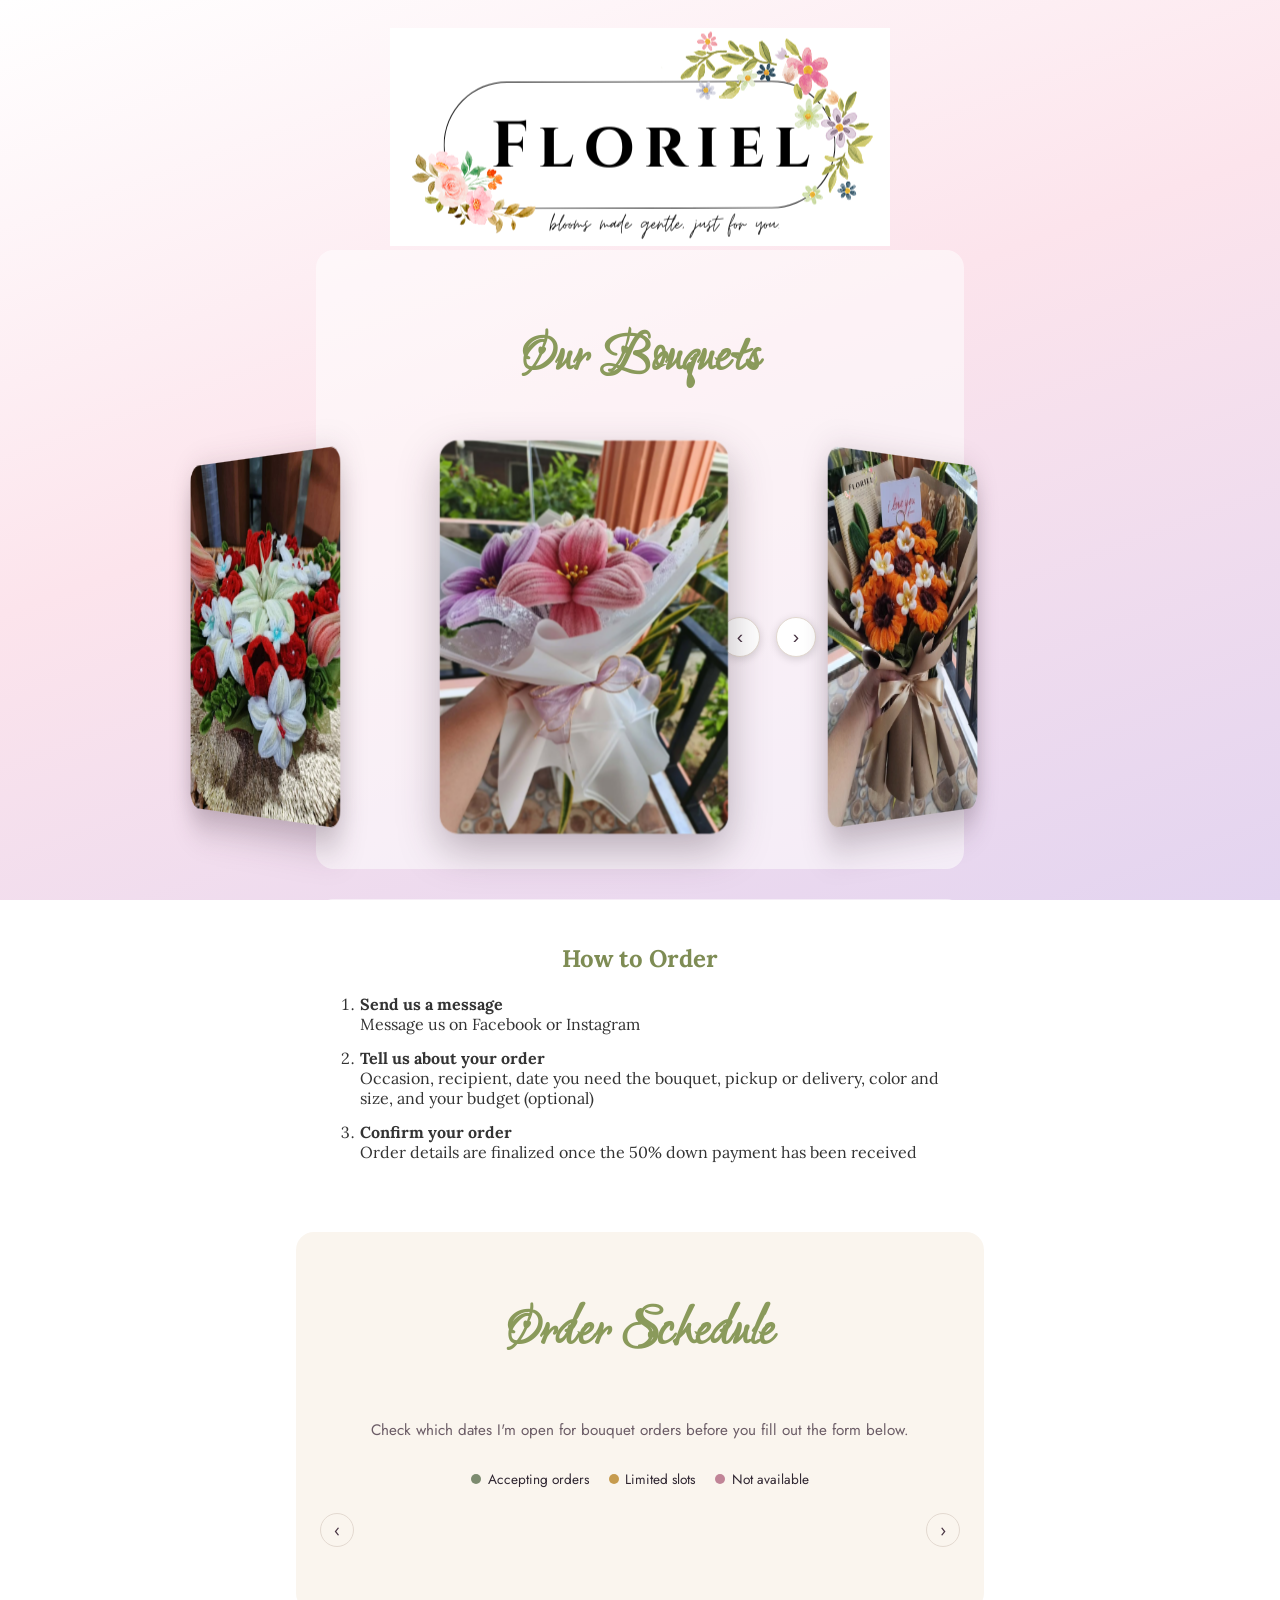
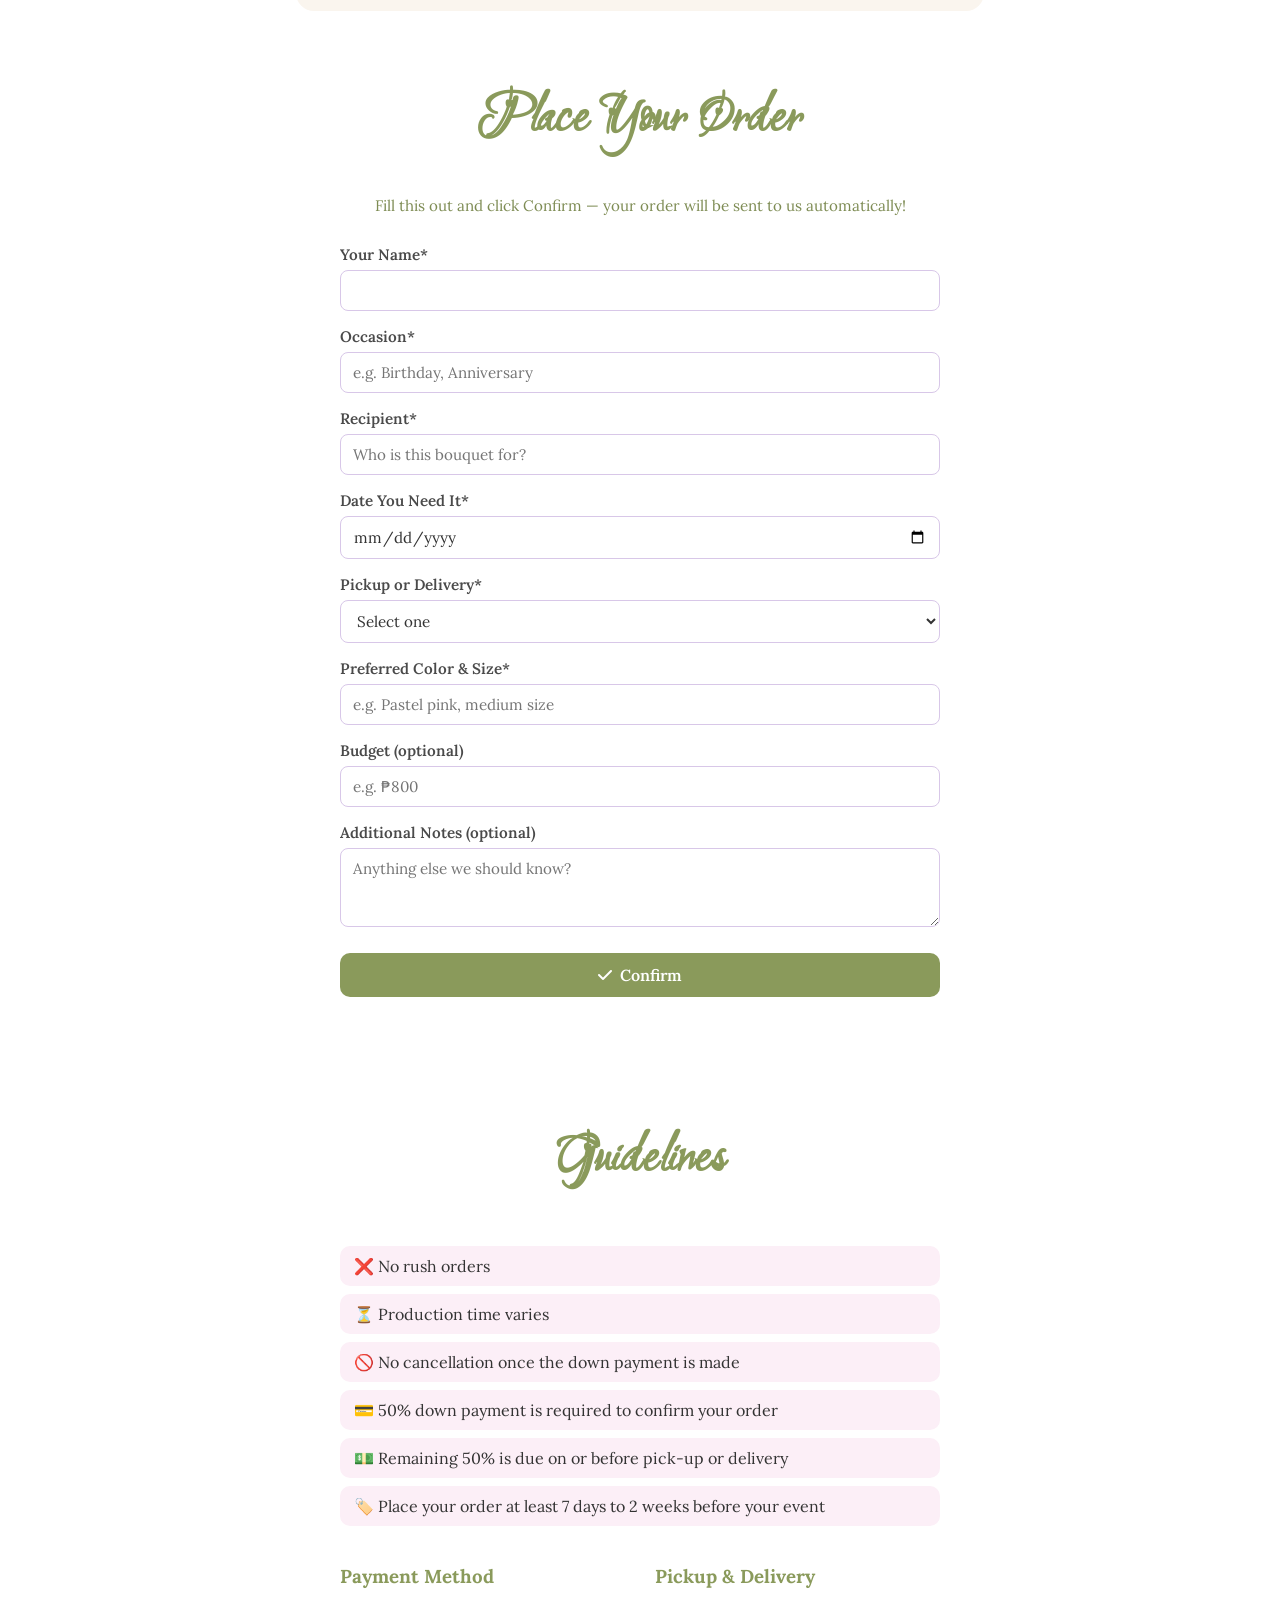
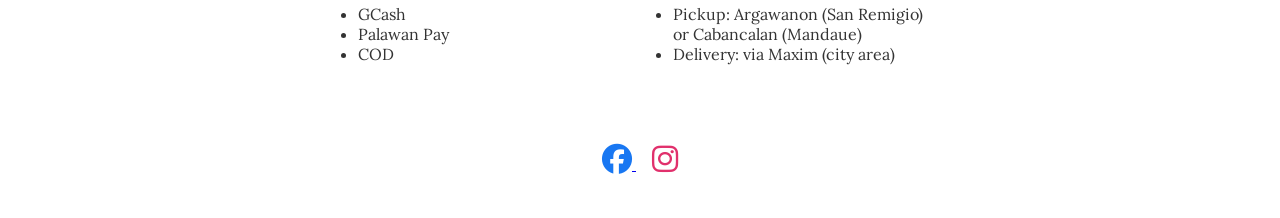
==== index.html @ 9b9b128c "Update index.html" ====
<!DOCTYPE html>
<html lang="en">
<head>
  <meta charset="UTF-8">
  <meta name="viewport" content="width=device-width, initial-scale=1.0">
  <title>Floriel | Handmade Wire-Wrapped Bouquets</title>
  <link rel="stylesheet" href="style.css">
  <link rel="preconnect" href="https://fonts.googleapis.com">
  <link href="https://fonts.googleapis.com/css2?family=Lora:wght@400;600&family=Love+Light&display=swap" rel="stylesheet">
  <link rel="stylesheet" href="https://cdnjs.cloudflare.com/ajax/libs/font-awesome/6.5.1/css/all.min.css">
  <link rel="stylesheet" href="schedule.css">
  <style>
    .roll-gallery {
      position: relative;
      display: flex;
      align-items: center;
      justify-content: center;
      padding: 2rem 0 3rem;
      gap: 1rem;
    }
    .roll-stage {
      perspective: 1600px;
      width: 240px;
      height: 320px;
    }
    .roll-ring {
      width: 100%;
      height: 100%;
      position: relative;
      transform-style: preserve-3d;
      transition: transform 0.7s cubic-bezier(0.4, 0.05, 0.2, 1);
    }
    .roll-face {
      position: absolute;
      width: 220px;
      height: 300px;
      left: 50%;
      top: 50%;
      margin: -150px 0 0 -110px;
      backface-visibility: hidden;
      border-radius: 14px;
      overflow: hidden;
      box-shadow: 0 12px 32px rgba(69, 49, 64, 0.35);
    }
    .roll-face .gallery-img {
      width: 100%;
      max-width: none;
      height: 100%;
      object-fit: cover;
      display: block;
      margin: 0;
      border-radius: 0;
      cursor: pointer;
    }
    .roll-btn {
      background: #fff;
      border: 1px solid #e3d9d0;
      color: #453140;
      width: 40px;
      height: 40px;
      border-radius: 50%;
      font-size: 1.2rem;
      cursor: pointer;
      box-shadow: 0 2px 8px rgba(0,0,0,0.15);
      flex-shrink: 0;
    }
    .roll-btn:hover { background: #ecd9de; }
    @media (max-width: 480px) {
      .roll-stage { width: 180px; height: 260px; }
      .roll-face { width: 160px; height: 240px; margin: -120px 0 0 -80px; }
    }
  </style>
</head>
<body>

  <header>
    <img src="Logo2.png" alt="Floriel logo">
    <h1 class="visually-hidden">Floriel | Handmade Wire-Wrapped Bouquets</h1>
  </header>

   <section class="bouquets">
    <h2 class="script-heading">Our Bouquets</h2>
    <div class="roll-gallery" id="rollGallery">
      <div class="roll-stage">
        <div class="roll-ring" id="rollRing">
          <div class="roll-face"><img src="bouquet1.jpg" alt="Floriel handmade wire-wrapped bouquet, design 1" class="gallery-img"></div>
          <div class="roll-face"><img src="bouquet2.jpg" alt="Floriel handmade wire-wrapped bouquet, design 2" class="gallery-img"></div>
          <div class="roll-face"><img src="bouquet3.jpg" alt="Floriel handmade wire-wrapped bouquet, design 3" class="gallery-img"></div>
          <div class="roll-face"><img src="bouquet4.jpg" alt="Floriel handmade wire-wrapped bouquet, design 4" class="gallery-img"></div>
          <div class="roll-face"><img src="bouquet5.jpg" alt="Floriel handmade wire-wrapped bouquet, design 5" class="gallery-img"></div>
          <div class="roll-face"><img src="bouquet6.jpg" alt="Floriel handmade wire-wrapped bouquet, design 6" class="gallery-img"></div>
          <div class="roll-face"><img src="bouquet7.jpg" alt="Floriel handmade wire-wrapped bouquet, design 7" class="gallery-img"></div>
          <div class="roll-face"><img src="bouquet8.jpg" alt="Floriel handmade wire-wrapped bouquet, design 8" class="gallery-img"></div>
        </div>
      </div>
      <button class="roll-btn roll-prev" id="rollPrev" aria-label="Previous bouquet">&#8249;</button>
      <button class="roll-btn roll-next" id="rollNext" aria-label="Next bouquet">&#8250;</button>
    </div>
  </section>
  
   <div class="lightbox" id="lightbox">
    <span class="lightbox-close" id="lightboxClose">&times;</span>
    <img src="" alt="Enlarged bouquet" id="lightboxImg">
  </div>

  <section>
    <h2>How to Order</h2>
    <ol>
      <li>
        <strong>Send us a message</strong><br>
        Message us on Facebook or Instagram
      </li>
      <li>
        <strong>Tell us about your order</strong><br>
        Occasion, recipient, date you need the bouquet, pickup or delivery, color and size, and your budget (optional)
      </li>
      <li>
        <strong>Confirm your order</strong><br>
        Order details are finalized once the 50% down payment has been received
      </li>
    </ol>
  </section>

  <section class="floriel-schedule" style="max-width:640px; margin:0 auto; padding-top:1rem;">
    <h2 class="script-heading" style="text-align:center;">Order Schedule</h2>
    <p class="fs-sub" style="text-align:center;">Check which dates I'm open for bouquet orders before you fill out the form below.</p>

    <div class="fs-legend" style="justify-content:center;">
      <span><span class="fs-dot open"></span> Accepting orders</span>
      <span><span class="fs-dot limited"></span> Limited slots</span>
      <span><span class="fs-dot closed"></span> Not available</span>
    </div>

    <div class="fs-nav">
      <button id="fs-prev" aria-label="Previous month">&#8249;</button>
      <h2 id="fs-month-label"></h2>
      <button id="fs-next" aria-label="Next month">&#8250;</button>
    </div>

    <div class="fs-grid" id="fs-grid"></div>
  </section>

  <section class="order-form-section">
    <h2 class="script-heading">Place Your Order</h2>
    <p class="form-subtext">Fill this out and click Confirm — your order will be sent to us automatically!</p>
    <div id="orderSuccess" class="order-success" hidden>
      ✅ Your order was sent! We'll get back to you soon.
    </div>
    <form id="orderForm">
      <label for="customerName">Your Name*</label>
      <input type="text" id="customerName" name="customerName" required>

      <label for="occasion">Occasion*</label>
      <input type="text" id="occasion" name="occasion" placeholder="e.g. Birthday, Anniversary" required>

      <label for="recipient">Recipient*</label>
      <input type="text" id="recipient" name="recipient" placeholder="Who is this bouquet for?" required>

      <label for="dateNeeded">Date You Need It*</label>
      <input type="date" id="dateNeeded" name="dateNeeded" required>

      <label for="fulfillment">Pickup or Delivery*</label>
      <select id="fulfillment" name="fulfillment" required>
        <option value="" disabled selected>Select one</option>
        <option value="Pickup - Argawanon (San Remigio)">Pickup - Argawanon (San Remigio)</option>
        <option value="Pickup - Cabancalan (Mandaue)">Pickup - Cabancalan (Mandaue)</option>
        <option value="Delivery via Maxim (city area)">Delivery via Maxim (city area)</option>
      </select>

      <label for="colorSize">Preferred Color &amp; Size*</label>
      <input type="text" id="colorSize" name="colorSize" placeholder="e.g. Pastel pink, medium size" required>

      <label for="budget">Budget (optional)</label>
      <input type="text" id="budget" name="budget" placeholder="e.g. ₱800">

      <label for="notes">Additional Notes (optional)</label>
      <textarea id="notes" name="notes" rows="3" placeholder="Anything else we should know?"></textarea>

      <button type="submit" class="order-submit-btn" id="orderSubmitBtn">
        <i class="fa-solid fa-check"></i> Confirm
      </button>
    </form>
  </section>

  <section>
    <h2 class="script-heading">Guidelines</h2>
    <ul class="guidelines-list">
      <li>❌ No rush orders</li>
      <li>⏳ Production time varies</li>
      <li>🚫 No cancellation once the down payment is made</li>
      <li>💳 50% down payment is required to confirm your order</li>
      <li>💵 Remaining 50% is due on or before pick-up or delivery</li>
      <li>🏷️ Place your order at least 7 days to 2 weeks before your event</li>
    </ul>

    <div class="guidelines-columns">
      <div>
        <h3>Payment Method</h3>
        <ul>
          <li>GCash</li>
          <li>Palawan Pay</li>
          <li>COD</li>
        </ul>
      </div>
      <div>
        <h3>Pickup &amp; Delivery</h3>
        <ul>
          <li>Pickup: Argawanon (San Remigio) or Cabancalan (Mandaue)</li>
          <li>Delivery: via Maxim (city area)</li>
        </ul>
      </div>
    </div>
  </section>

  <footer>
    <p>
      <a href="https://www.facebook.com/profile.php?id=61588681775659" target="_blank" rel="noopener" aria-label="Floriel on Facebook">
        <i class="fa-brands fa-facebook" style="font-size: 30px; color: #1877F2;"></i>
      </a>
      &nbsp;&nbsp;&nbsp;
      <a href="https://www.instagram.com/by_floriel" target="_blank" rel="noopener" aria-label="Floriel on Instagram">
        <i class="fa-brands fa-instagram" style="font-size: 30px; color: #E1306C;"></i>
      </a>
    </p>
  </footer>

  <script src="https://www.gstatic.com/firebasejs/10.12.2/firebase-app-compat.js"></script>
  <script src="https://www.gstatic.com/firebasejs/10.12.2/firebase-firestore-compat.js"></script>
  <script>
    const firebaseConfig = {
      apiKey: "AIzaSyCzUZN7ktV91FALf7G2q9E1niGeGHumB6I",
      authDomain: "floriel-e8e1e.firebaseapp.com",
      projectId: "floriel-e8e1e",
      storageBucket: "floriel-e8e1e.firebasestorage.app",
      messagingSenderId: "560946180317",
      appId: "1:560946180317:web:c6fa2e2a98fcc219206b34"
    };
    firebase.initializeApp(firebaseConfig);
    const fsDb = firebase.firestore();

    let fsScheduleData = {};
    let fsCurrent = new Date();
    fsCurrent.setDate(1);

    const fsMonthLabel = document.getElementById('fs-month-label');
    const fsGrid = document.getElementById('fs-grid');
    const fsDows = ['S','M','T','W','T','F','S'];

    function fsFmtKey(y, m, d) {
      return `${y}-${String(m+1).padStart(2,'0')}-${String(d).padStart(2,'0')}`;
    }

    function fsRender() {
      const y = fsCurrent.getFullYear();
      const m = fsCurrent.getMonth();
      fsMonthLabel.textContent = fsCurrent.toLocaleDateString('en-US', { month: 'long', year: 'numeric' });

      fsGrid.innerHTML = '';
      fsDows.forEach(d => {
        const el = document.createElement('div');
        el.className = 'fs-dow';
        el.textContent = d;
        fsGrid.appendChild(el);
      });

      const firstDow = new Date(y, m, 1).getDay();
      const daysInMonth = new Date(y, m + 1, 0).getDate();
      const todayKey = fsFmtKey(new Date().getFullYear(), new Date().getMonth(), new Date().getDate());

      for (let i = 0; i < firstDow; i++) {
        const el = document.createElement('div');
        el.className = 'fs-day empty';
        fsGrid.appendChild(el);
      }

      for (let d = 1; d <= daysInMonth; d++) {
        const key = fsFmtKey(y, m, d);
        const status = fsScheduleData[key];
        const el = document.createElement('div');
        el.className = 'fs-day' + (status ? ' ' + status : '') + (key === todayKey ? ' today' : '');
        el.textContent = d;
        fsGrid.appendChild(el);
      }
    }

    fsDb.collection('availability').doc('data').get().then(doc => {
      fsScheduleData = doc.exists ? doc.data() : {};
      fsRender();
    }).catch(err => {
      console.error('Could not load schedule:', err);
      fsRender();
    });

    document.getElementById('fs-prev').addEventListener('click', () => {
      fsCurrent.setMonth(fsCurrent.getMonth() - 1);
      fsRender();
    });
    document.getElementById('fs-next').addEventListener('click', () => {
      fsCurrent.setMonth(fsCurrent.getMonth() + 1);
      fsRender();
    });
  </script>

  <script>
    // Roll/roller 3D gallery
    const rollRing = document.getElementById('rollRing');
    const rollFaces = rollRing.querySelectorAll('.roll-face');
    const faceCount = rollFaces.length;
    const angleStep = 360 / faceCount;
    const radius = 380;

    rollFaces.forEach((face, i) => {
      face.style.transform = `rotateY(${i * angleStep}deg) translateZ(${radius}px)`;
    });

    let rollAngle = 0;
    function rollTo(deltaSteps) {
      rollAngle -= deltaSteps * angleStep;
      rollRing.style.transform = `rotateY(${rollAngle}deg)`;
    }

    document.getElementById('rollNext').addEventListener('click', () => { rollTo(1); resetAutoRoll(); });
    document.getElementById('rollPrev').addEventListener('click', () => { rollTo(-1); resetAutoRoll(); });

    // drag/swipe to rotate
    const rollGallery = document.getElementById('rollGallery');
    let dragStartX = null;
    let dragStartAngle = 0;

    function dragStart(x) {
      dragStartX = x;
      dragStartAngle = rollAngle;
      rollRing.style.transition = 'none';
    }
    function dragMove(x) {
      if (dragStartX === null) return;
      const delta = x - dragStartX;
      rollRing.style.transform = `rotateY(${dragStartAngle + delta * 0.4}deg)`;
    }
    function dragEnd(x) {
      if (dragStartX === null) return;
      const delta = x - dragStartX;
      rollRing.style.transition = '';
      rollAngle = dragStartAngle + delta * 0.4;
      // snap to nearest face
      rollAngle = Math.round(rollAngle / angleStep) * angleStep;
      rollRing.style.transform = `rotateY(${rollAngle}deg)`;
      dragStartX = null;
      resetAutoRoll();
    }

    rollGallery.addEventListener('mousedown', e => dragStart(e.clientX));
    window.addEventListener('mousemove', e => dragMove(e.clientX));
    window.addEventListener('mouseup', e => dragEnd(e.clientX));
    rollGallery.addEventListener('touchstart', e => dragStart(e.touches[0].clientX));
    rollGallery.addEventListener('touchmove', e => dragMove(e.touches[0].clientX));
    rollGallery.addEventListener('touchend', e => dragEnd(e.changedTouches[0].clientX));

    // gentle auto-roll, pauses on interaction
    let autoRollTimer = setInterval(() => rollTo(1), 4000);
    function resetAutoRoll() {
      clearInterval(autoRollTimer);
      autoRollTimer = setInterval(() => rollTo(1), 4000);
    }
    rollGallery.addEventListener('mouseenter', () => clearInterval(autoRollTimer));
    rollGallery.addEventListener('mouseleave', resetAutoRoll);
  </script>

  <script>
    const galleryImgs = document.querySelectorAll('.gallery-img');
    const lightbox = document.getElementById('lightbox');
    const lightboxImg = document.getElementById('lightboxImg');
    const lightboxClose = document.getElementById('lightboxClose');

    function openLightbox(src, alt) {
      lightboxImg.src = src;
      lightboxImg.alt = alt;
      lightbox.classList.add('active');
    }

    function closeLightbox() {
      lightbox.classList.remove('active');
      lightboxImg.src = '';
    }

    galleryImgs.forEach(img => {
      img.addEventListener('click', () => openLightbox(img.src, img.alt));
    });

    lightboxClose.addEventListener('click', closeLightbox);

    lightbox.addEventListener('click', (e) => {
      if (e.target === lightbox) closeLightbox();
    });

    document.addEventListener('keydown', (e) => {
      if (e.key === 'Escape' && lightbox.classList.contains('active')) {
        closeLightbox();
      }
    });

    // Order form -> sent automatically via Formspree, no extra tap needed
    const orderForm = document.getElementById('orderForm');
    const orderSubmitBtn = document.getElementById('orderSubmitBtn');
    const orderSuccess = document.getElementById('orderSuccess');
    const FORMSPREE_ENDPOINT = 'https://formspree.io/f/maewwypo';

    orderForm.addEventListener('submit', async (e) => {
      e.preventDefault();

      orderSubmitBtn.disabled = true;
      orderSubmitBtn.textContent = 'Sending...';

      const formData = new FormData(orderForm);

      try {
        const response = await fetch(FORMSPREE_ENDPOINT, {
          method: 'POST',
          body: formData,
          headers: { 'Accept': 'application/json' }
        });

        if (response.ok) {
          orderSubmitBtn.disabled = true;
          orderSubmitBtn.innerHTML = '<i class="fa-solid fa-check"></i> Sent!';
          orderSubmitBtn.classList.add('order-submit-btn-sent');
          orderForm.querySelectorAll('input, select, textarea').forEach(el => el.disabled = true);
          orderSuccess.hidden = false;
        } else {
          throw new Error('Submission failed');
        }
      } catch (err) {
        alert("Sorry, something went wrong sending your order. Please try again, or message us directly on Facebook.");
        orderSubmitBtn.disabled = false;
        orderSubmitBtn.innerHTML = '<i class="fa-solid fa-check"></i> Confirm';
      }
    });
  </script>

</body>
</html>
---- style.css ----
body {
  background: linear-gradient(160deg, #FFFFFF 0%, #FCE4EC 45%, #E3D4F0 100%);
  background-attachment: fixed;
  color: #333;
  font-family: 'Lora', serif;
  text-align: center;
  padding: 20px;
}

h1 {
  color: #D8C7E8;
  font-family: 'Lora', serif;
  margin: 10px 0 0;
}

header img {
  max-width: 500px;
  width: 100%;
  height: auto;
  border-radius: 0;
}

.visually-hidden {
  position: absolute;
  width: 1px;
  height: 1px;
  padding: 0;
  margin: -1px;
  overflow: hidden;
  clip: rect(0, 0, 0, 0);
  white-space: nowrap;
  border: 0;
}

section {
  max-width: 600px;
  margin: 0 auto 30px;
  background: rgba(255, 255, 255, 0.55);
  border-radius: 18px;
  padding: 24px;
}

section h2 {
  color: #7E8C54;
}

.script-heading {
  font-family: 'Love Light', cursive;
  font-size: 3.5em;
  color: #8A9A5B;
}

section img {
  max-width: 200px;
  width: 100%;
  height: auto;
  margin: 10px;
  border-radius: 10px;
}

.gallery {
  display: flex;
  flex-wrap: wrap;
  justify-content: center;
  align-items: flex-start;
}

.gallery-img {
  cursor: pointer;
  transition: transform 0.2s ease;
}

.gallery-img:hover {
  transform: scale(1.05);
}

.lightbox {
  display: none;
  position: fixed;
  top: 0;
  left: 0;
  width: 100%;
  height: 100%;
  background: rgba(0, 0, 0, 0.85);
  align-items: center;
  justify-content: center;
  z-index: 1000;
  cursor: zoom-out;
}

.lightbox.active {
  display: flex;
}

.lightbox img {
  max-width: 90%;
  max-height: 85vh;
  border-radius: 10px;
  margin: 0;
}

.lightbox-close {
  position: absolute;
  top: 20px;
  right: 30px;
  color: #FFFFFF;
  font-size: 40px;
  cursor: pointer;
  line-height: 1;
}

section ol {
  text-align: left;
  padding-left: 20px;
}

section ol li {
  margin-bottom: 14px;
}

.guidelines-list {
  list-style: none;
  padding: 0;
  text-align: left;
}

.guidelines-list li {
  background-color: #FCEFF7;
  border-radius: 10px;
  padding: 10px 14px;
  margin-bottom: 8px;
}

.guidelines-columns {
  display: flex;
  flex-wrap: wrap;
  align-items: flex-start;
  justify-content: center;
  gap: 30px;
  margin-top: 20px;
  text-align: left;
}

.guidelines-columns > div {
  flex: 1;
  min-width: 200px;
}

.guidelines-columns h3 {
  color: #8A9A5B;
  margin-bottom: 6px;
}

.guidelines-columns ul {
  padding-left: 18px;
}

footer {
  margin-top: 40px;
  color: #7E8C54;
}

.order-form-section {
  text-align: left;
}

.order-form-section .script-heading {
  text-align: center;
}

.form-subtext {
  text-align: center;
  color: #7E8C54;
  margin-top: -10px;
  margin-bottom: 20px;
  font-size: 0.95em;
}

#orderForm {
  display: flex;
  flex-direction: column;
  gap: 6px;
}

#orderForm label {
  font-weight: 600;
  color: #4a4a4a;
  margin-top: 10px;
  font-size: 0.95em;
}

#orderForm input,
#orderForm select,
#orderForm textarea {
  font-family: 'Lora', serif;
  padding: 10px 12px;
  border: 1px solid #D8C7E8;
  border-radius: 8px;
  background-color: #FFFFFF;
  color: #333;
  font-size: 0.95em;
}

#orderForm input:focus,
#orderForm select:focus,
#orderForm textarea:focus {
  outline: none;
  border-color: #8A9A5B;
}

#orderForm textarea {
  resize: vertical;
}

.order-submit-btn {
  margin-top: 20px;
  padding: 12px 20px;
  background-color: #8A9A5B;
  color: #FFFFFF;
  border: none;
  border-radius: 10px;
  font-family: 'Lora', serif;
  font-size: 1em;
  font-weight: 600;
  cursor: pointer;
  transition: background-color 0.2s ease;
  display: flex;
  align-items: center;
  justify-content: center;
  gap: 8px;
}

.order-submit-btn:hover {
  background-color: #7E8C54;
}

.order-submit-btn:disabled {
  cursor: not-allowed;
  opacity: 0.85;
}

.order-submit-btn-sent {
  background-color: #4a5a2e;
}

.order-success {
  text-align: center;
  background-color: #EAF1DD;
  color: #4a5a2e;
  border-radius: 10px;
  padding: 16px;
  margin-bottom: 16px;
  font-weight: 600;
}

@media (max-width: 480px) {
  body {
    padding: 12px;
  }

  .script-heading {
    font-size: 2.5em;
  }

  section img {
    max-width: 45%;
    margin: 6px;
  }

  .guidelines-columns {
    gap: 16px;
  }
}
---- schedule.css ----
@import url('https://fonts.googleapis.com/css2?family=Cormorant+Garamond:ital,wght@0,500;0,600;1,500&family=Jost:wght@400;500;600&display=swap');

:root {
  --cream: #faf5ee;
  --rose: #c08497;
  --rose-soft: #ecd9de;
  --sage: #7c8b6f;
  --sage-soft: #dde3d5;
  --gold: #c69b4e;
  --gold-soft: #f0e2c4;
  --plum: #453140;
  --ink: #2e2530;
  --line: #e3d9d0;
}

.floriel-schedule * { box-sizing: border-box; }

.floriel-schedule {
  background: var(--cream);
  color: var(--ink);
  font-family: 'Jost', sans-serif;
  max-width: 640px;
  margin: 0 auto;
  padding: 2.5rem 1.5rem 3rem;
}

.floriel-schedule h1 {
  font-family: 'Cormorant Garamond', serif;
  font-weight: 600;
  font-size: 2.4rem;
  color: var(--plum);
  margin: 0 0 0.25rem;
  letter-spacing: 0.01em;
}

.floriel-schedule .fs-sub {
  font-size: 0.95rem;
  color: #6b5c66;
  margin-bottom: 1.75rem;
}

.fs-legend {
  display: flex;
  gap: 1.25rem;
  flex-wrap: wrap;
  margin-bottom: 1.5rem;
  font-size: 0.85rem;
}

.fs-legend span {
  display: inline-flex;
  align-items: center;
  gap: 0.4rem;
}

.fs-dot {
  width: 10px;
  height: 10px;
  border-radius: 50%;
  display: inline-block;
}

.fs-dot.open { background: var(--sage); }
.fs-dot.limited { background: var(--gold); }
.fs-dot.closed { background: var(--rose); }

.fs-nav {
  display: flex;
  align-items: center;
  justify-content: space-between;
  margin-bottom: 1rem;
}

.fs-nav button {
  background: none;
  border: 1px solid var(--line);
  color: var(--plum);
  font-family: 'Jost', sans-serif;
  font-size: 1.1rem;
  width: 34px;
  height: 34px;
  border-radius: 50%;
  cursor: pointer;
  transition: background 0.15s ease;
}

.fs-nav button:hover { background: var(--rose-soft); }

.fs-nav h2 {
  font-family: 'Cormorant Garamond', serif;
  font-weight: 600;
  font-size: 1.5rem;
  margin: 0;
  color: var(--plum);
}

.fs-grid {
  display: grid;
  grid-template-columns: repeat(7, 1fr);
  gap: 6px;
}

.fs-dow {
  text-align: center;
  font-size: 0.72rem;
  letter-spacing: 0.08em;
  text-transform: uppercase;
  color: #9a8a93;
  padding-bottom: 0.4rem;
}

.fs-day {
  aspect-ratio: 1;
  border-radius: 10px;
  border: 1px solid var(--line);
  background: #fff;
  display: flex;
  align-items: center;
  justify-content: center;
  font-size: 0.9rem;
  position: relative;
  color: var(--ink);
}

.fs-day.empty { border: none; background: transparent; }

.fs-day.open { background: var(--sage-soft); border-color: var(--sage); }
.fs-day.limited { background: var(--gold-soft); border-color: var(--gold); }
.fs-day.closed { background: var(--rose-soft); border-color: var(--rose); color: #8a5c68; }

.fs-day.today { box-shadow: 0 0 0 2px var(--plum) inset; font-weight: 600; }

.fs-note {
  margin-top: 1.75rem;
  font-size: 0.85rem;
  color: #6b5c66;
  border-top: 1px solid var(--line);
  padding-top: 1rem;
}

/* Admin-only additions */
.fs-day.clickable { cursor: pointer; transition: transform 0.1s ease; }
.fs-day.clickable:hover { transform: translateY(-2px); }

.fs-admin-bar {
  display: flex;
  justify-content: space-between;
  align-items: center;
  margin-bottom: 1.25rem;
  gap: 1rem;
  flex-wrap: wrap;
}

.fs-save {
  background: var(--plum);
  color: #fff;
  border: none;
  padding: 0.6rem 1.2rem;
  border-radius: 999px;
  font-family: 'Jost', sans-serif;
  font-size: 0.9rem;
  cursor: pointer;
}

.fs-save:hover { background: var(--rose); }
.fs-save:disabled { opacity: 0.5; cursor: default; }

.fs-status-msg {
  font-size: 0.85rem;
  color: var(--sage);
  min-height: 1.2em;
}

.fs-login {
  max-width: 320px;
  margin: 4rem auto;
  text-align: center;
}

.fs-login input {
  width: 100%;
  padding: 0.65rem 0.9rem;
  margin-top: 0.75rem;
  border: 1px solid var(--line);
  border-radius: 8px;
  font-family: 'Jost', sans-serif;
  font-size: 0.95rem;
}

.fs-login button {
  margin-top: 1rem;
  width: 100%;
  background: var(--plum);
  color: #fff;
  border: none;
  padding: 0.7rem;
  border-radius: 8px;
  font-family: 'Jost', sans-serif;
  font-size: 0.95rem;
  cursor: pointer;
}

.fs-login .fs-error {
  color: var(--rose);
  font-size: 0.85rem;
  margin-top: 0.6rem;
  min-height: 1.2em;
}
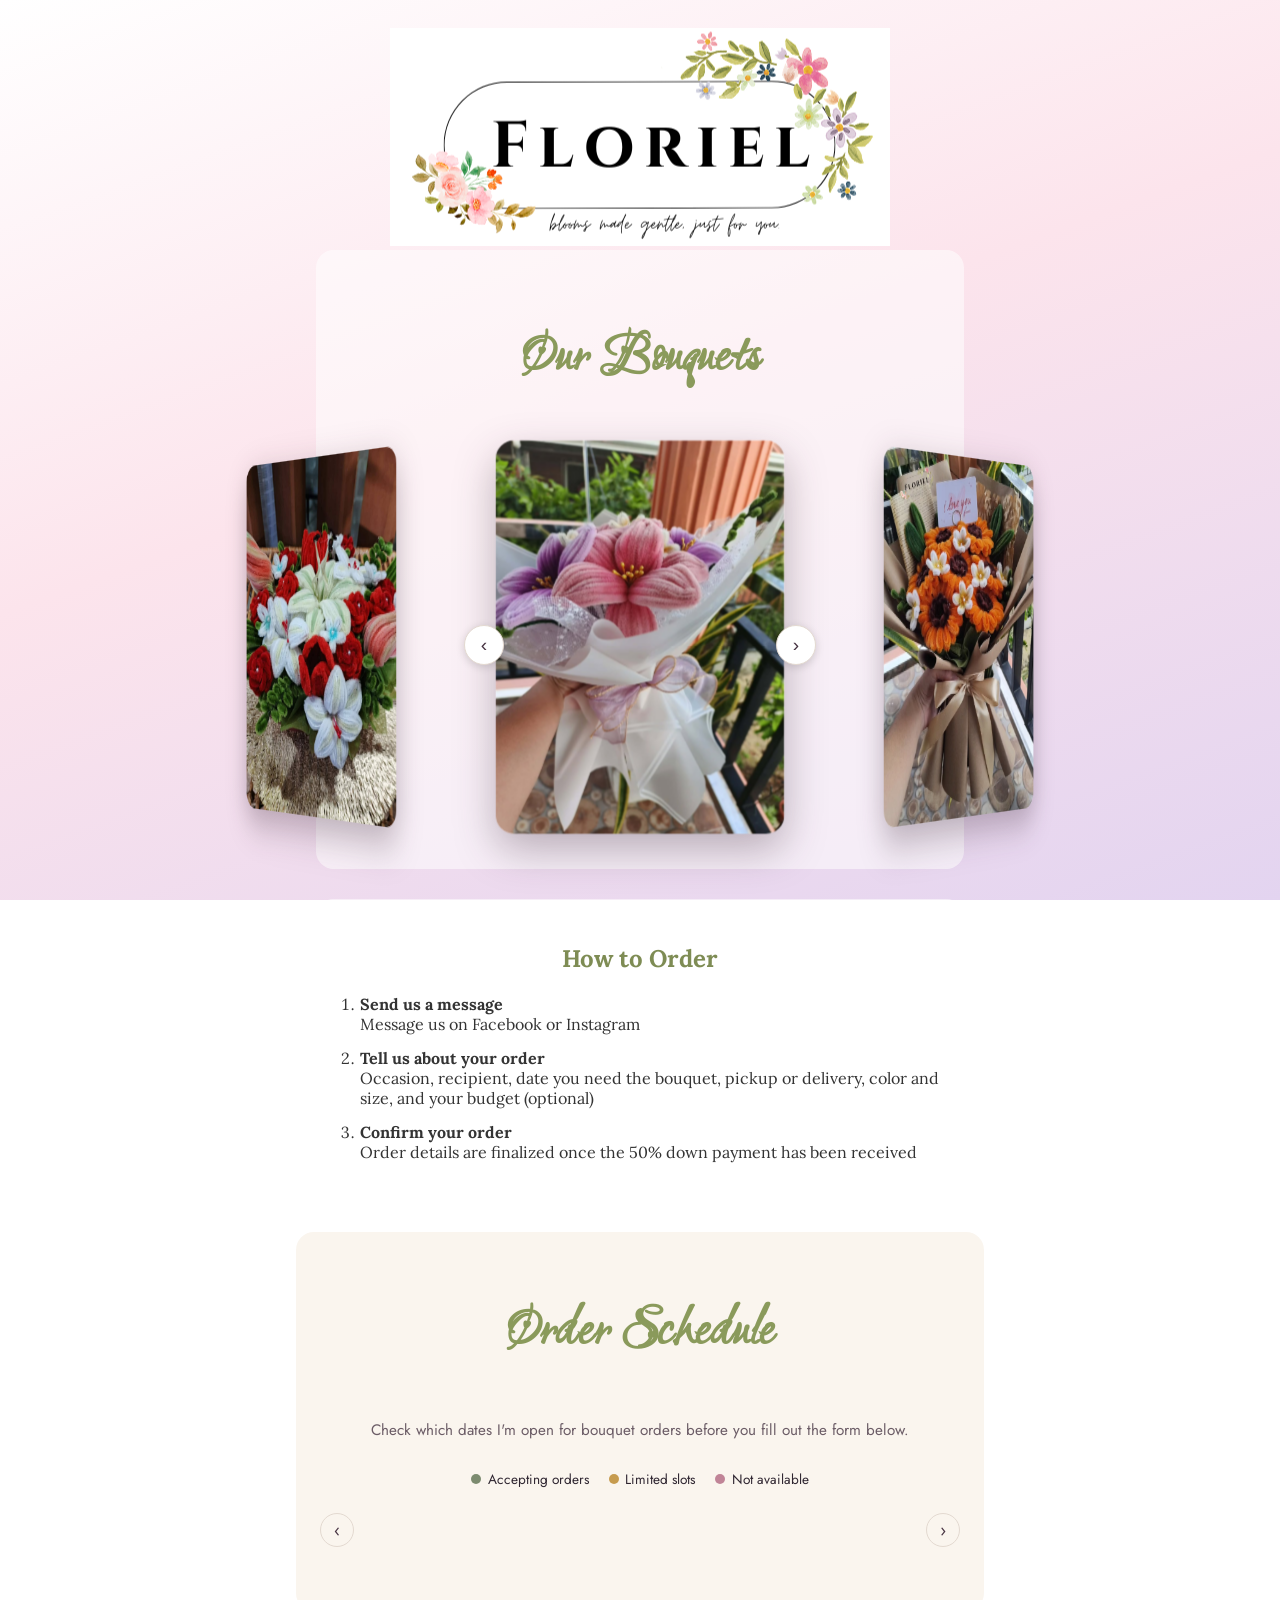
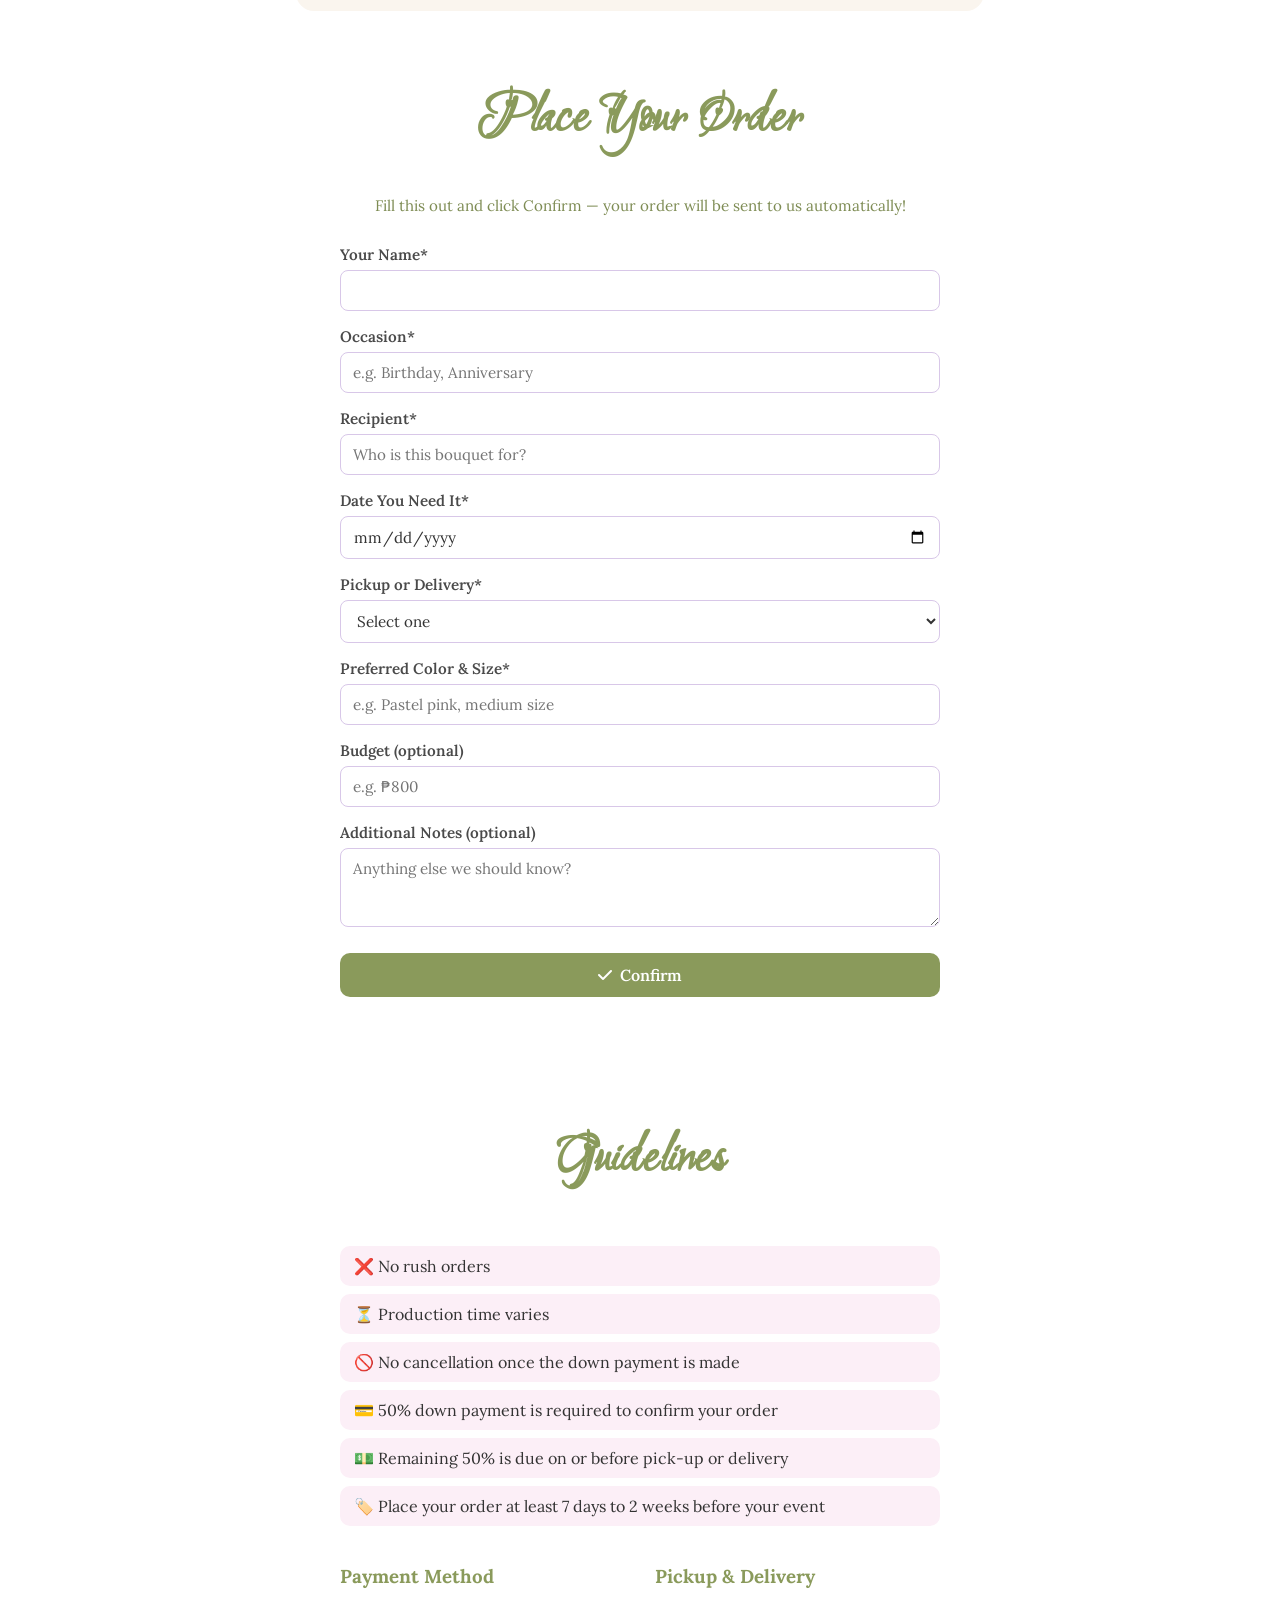
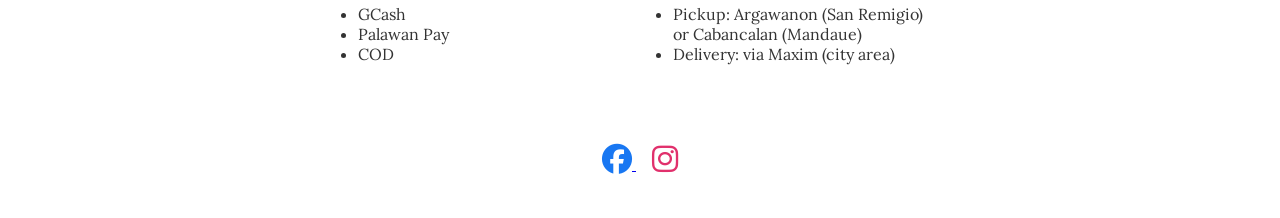
==== commit 4326182f: "Update index.html" ====
--- a/index.html
+++ b/index.html
@@ -12,11 +12,9 @@
   <style>
     .roll-gallery {
       position: relative;
-      display: flex;
-      align-items: center;
-      justify-content: center;
-      padding: 2rem 0 3rem;
-      gap: 1rem;
+      width: fit-content;
+      margin: 0 auto;
+      padding: 2rem 3.5rem 3rem;
     }
     .roll-stage {
       perspective: 1600px;
@@ -53,6 +51,9 @@
       cursor: pointer;
     }
     .roll-btn {
+      position: absolute;
+      top: 50%;
+      transform: translateY(-50%);
       background: #fff;
       border: 1px solid #e3d9d0;
       color: #453140;
@@ -62,10 +63,13 @@
       font-size: 1.2rem;
       cursor: pointer;
       box-shadow: 0 2px 8px rgba(0,0,0,0.15);
-      flex-shrink: 0;
-    }
+      z-index: 5;
+    }
+    .roll-prev { left: 0; }
+    .roll-next { right: 0; }
     .roll-btn:hover { background: #ecd9de; }
     @media (max-width: 480px) {
+      .roll-gallery { padding: 2rem 2.75rem 3rem; }
       .roll-stage { width: 180px; height: 260px; }
       .roll-face { width: 160px; height: 240px; margin: -120px 0 0 -80px; }
     }
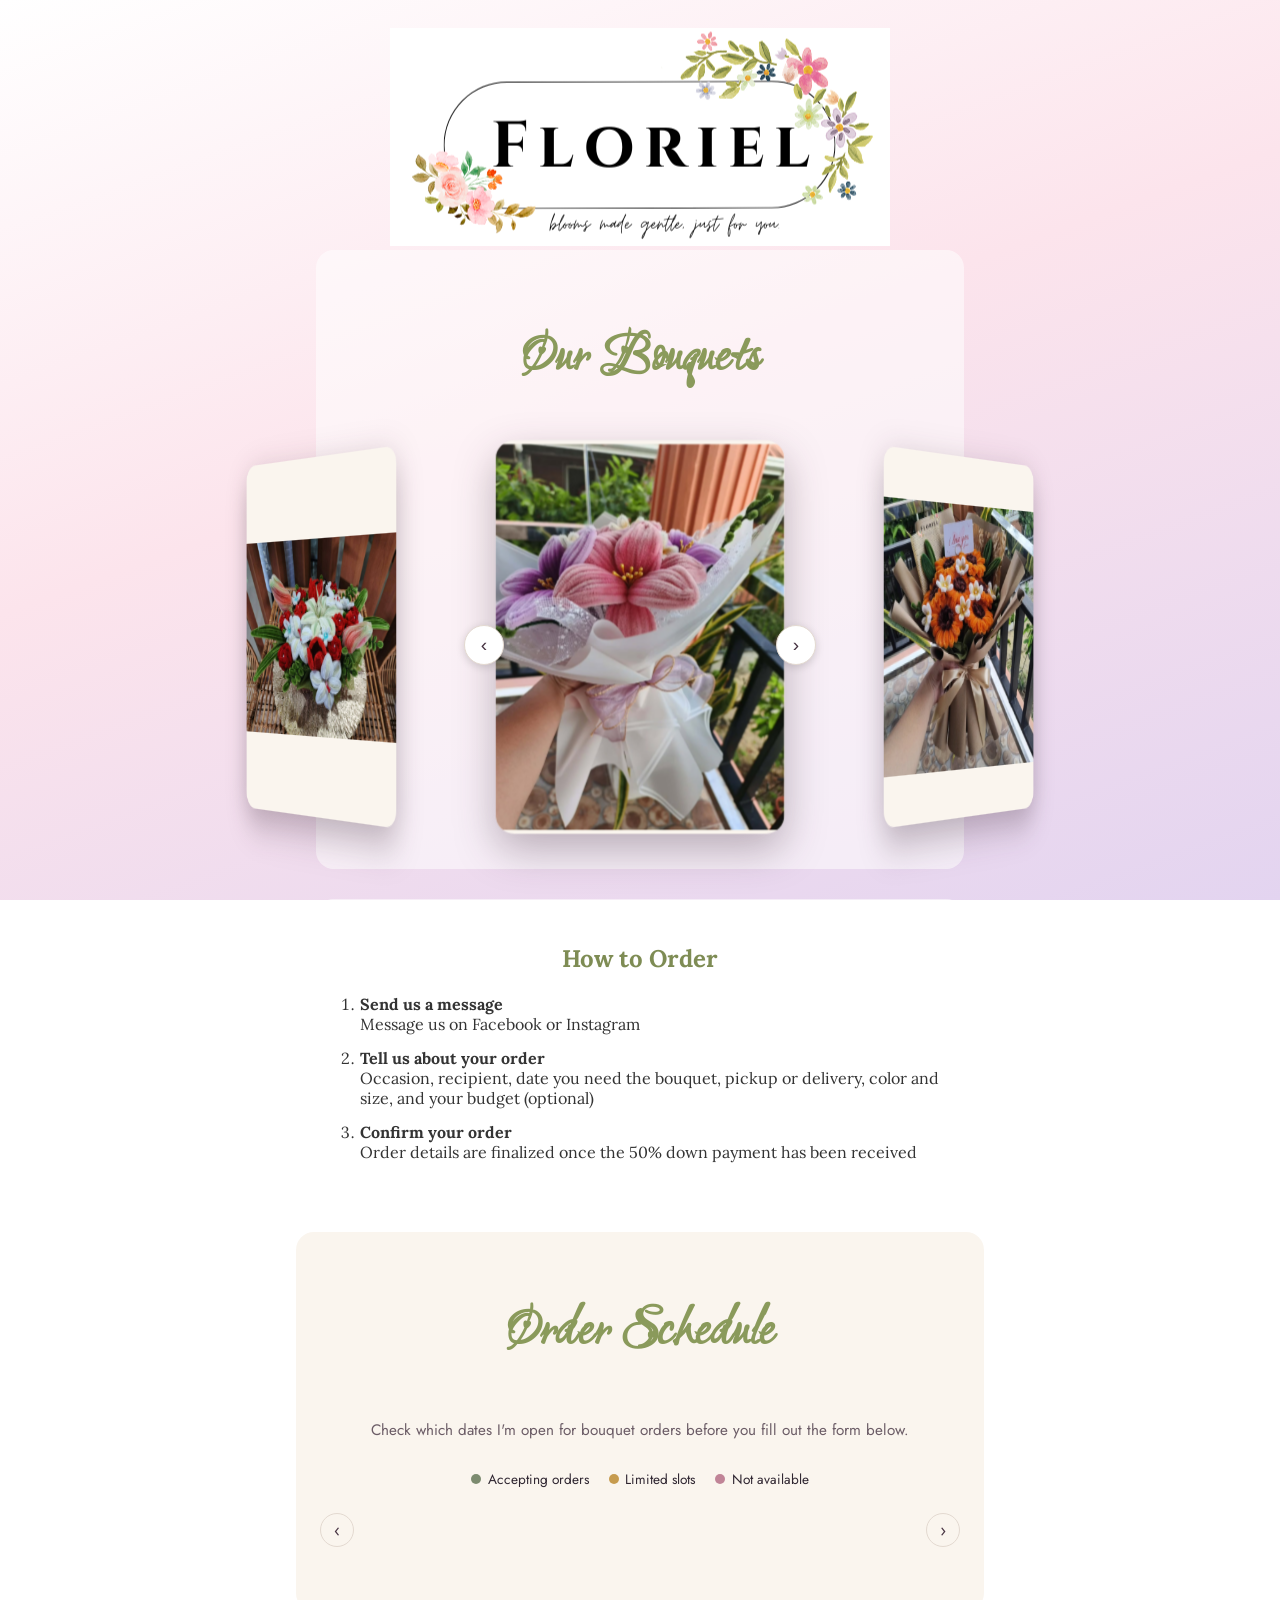
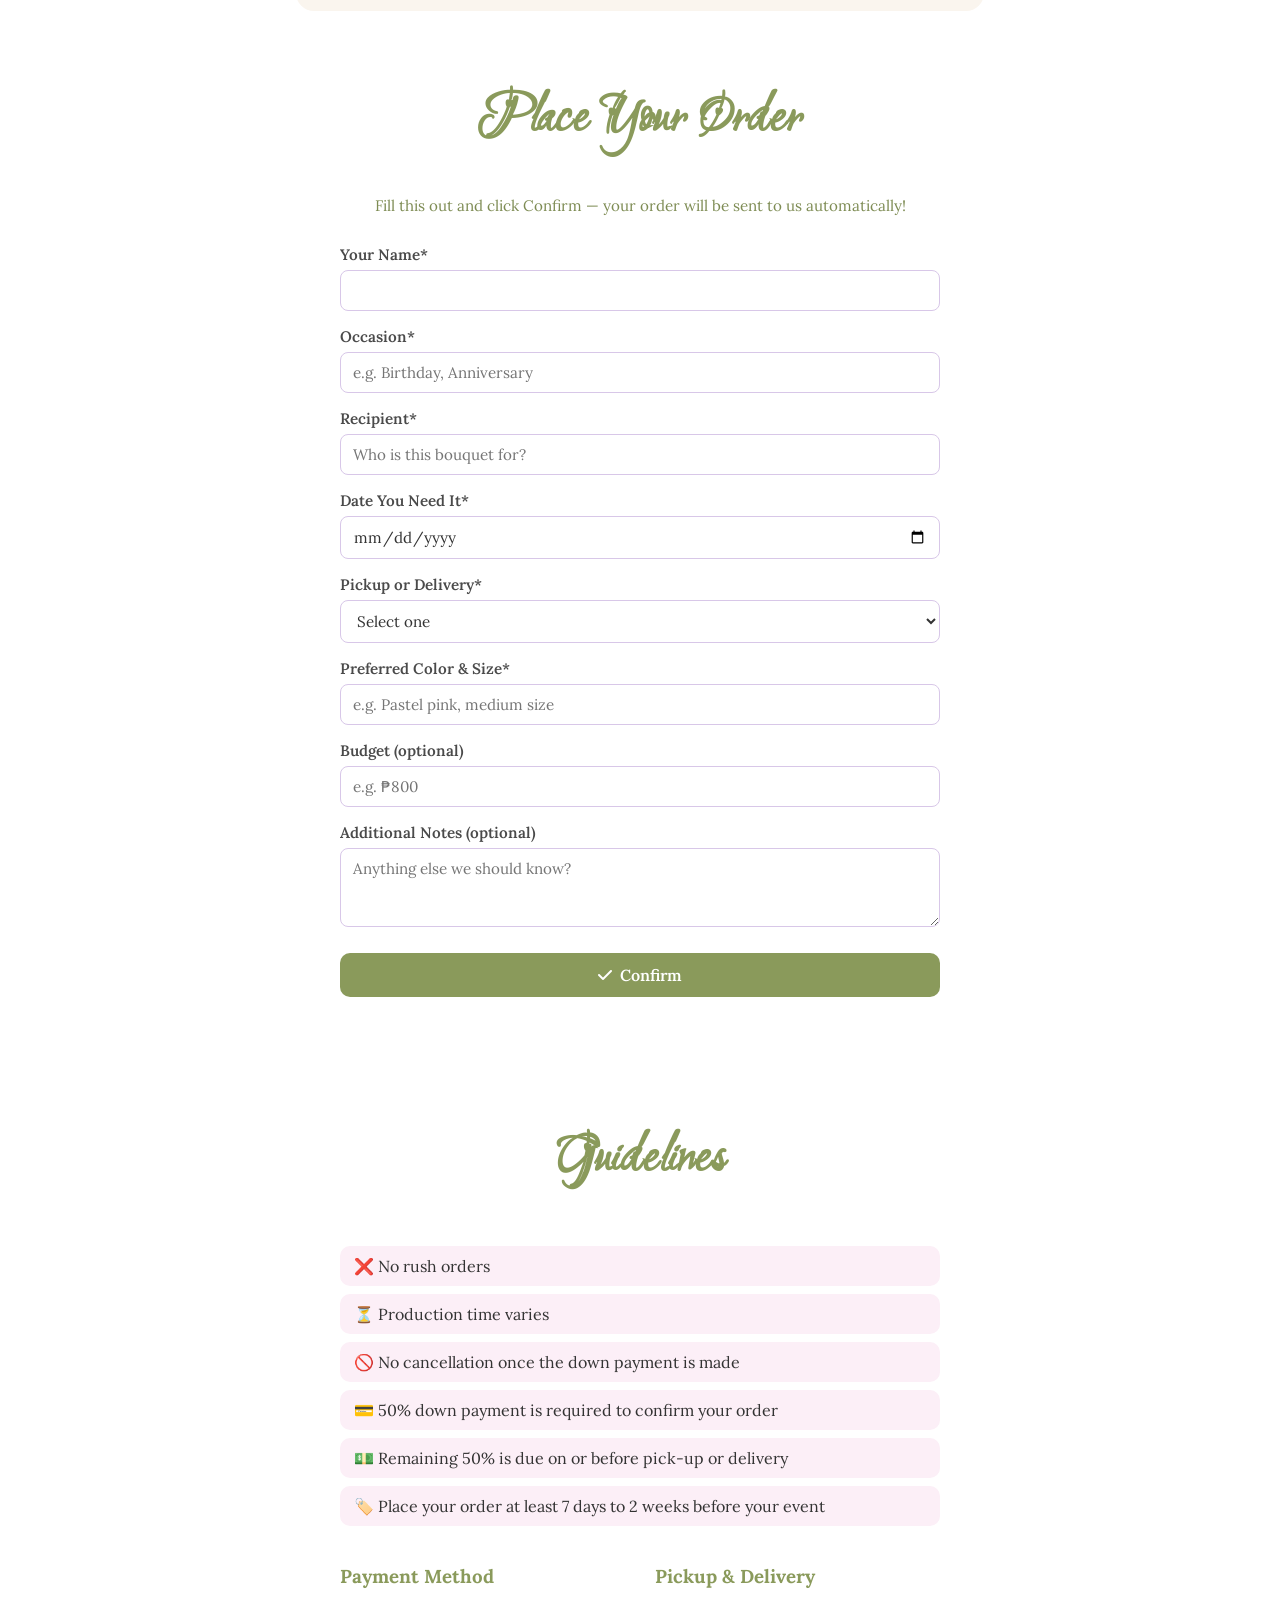
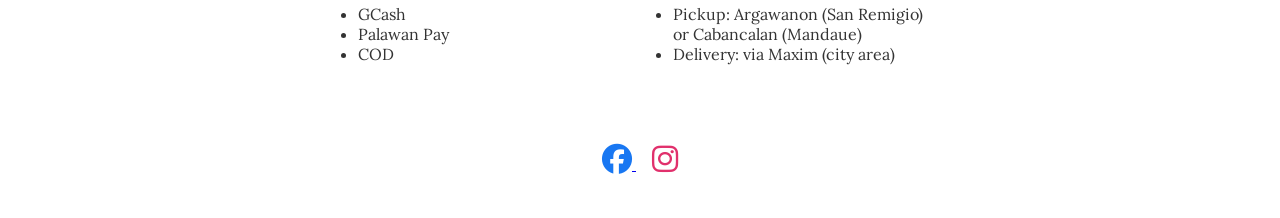
==== commit e51b496a: "Update index.html" ====
--- a/index.html
+++ b/index.html
@@ -4,6 +4,7 @@
   <meta charset="UTF-8">
   <meta name="viewport" content="width=device-width, initial-scale=1.0">
   <title>Floriel | Handmade Wire-Wrapped Bouquets</title>
+  <link rel="icon" type="image/png" href="Logo2.png">
   <link rel="stylesheet" href="style.css">
   <link rel="preconnect" href="https://fonts.googleapis.com">
   <link href="https://fonts.googleapis.com/css2?family=Lora:wght@400;600&family=Love+Light&display=swap" rel="stylesheet">
@@ -38,13 +39,17 @@
       backface-visibility: hidden;
       border-radius: 14px;
       overflow: hidden;
+      background: #faf5ee;
+      display: flex;
+      align-items: center;
+      justify-content: center;
       box-shadow: 0 12px 32px rgba(69, 49, 64, 0.35);
     }
     .roll-face .gallery-img {
       width: 100%;
       max-width: none;
       height: 100%;
-      object-fit: cover;
+      object-fit: contain;
       display: block;
       margin: 0;
       border-radius: 0;
@@ -391,6 +396,18 @@
       img.addEventListener('click', () => openLightbox(img.src, img.alt));
     });
 
+    // Extra safety net for the roller: delegate clicks at the ring level too,
+    // in case an individual photo's own listener ever fails to fire.
+    const rollRingEl = document.getElementById('rollRing');
+    if (rollRingEl) {
+      rollRingEl.addEventListener('click', (e) => {
+        const face = e.target.closest('.roll-face');
+        if (!face) return;
+        const img = face.querySelector('img');
+        if (img) openLightbox(img.src, img.alt);
+      });
+    }
+
     lightboxClose.addEventListener('click', closeLightbox);
 
     lightbox.addEventListener('click', (e) => {
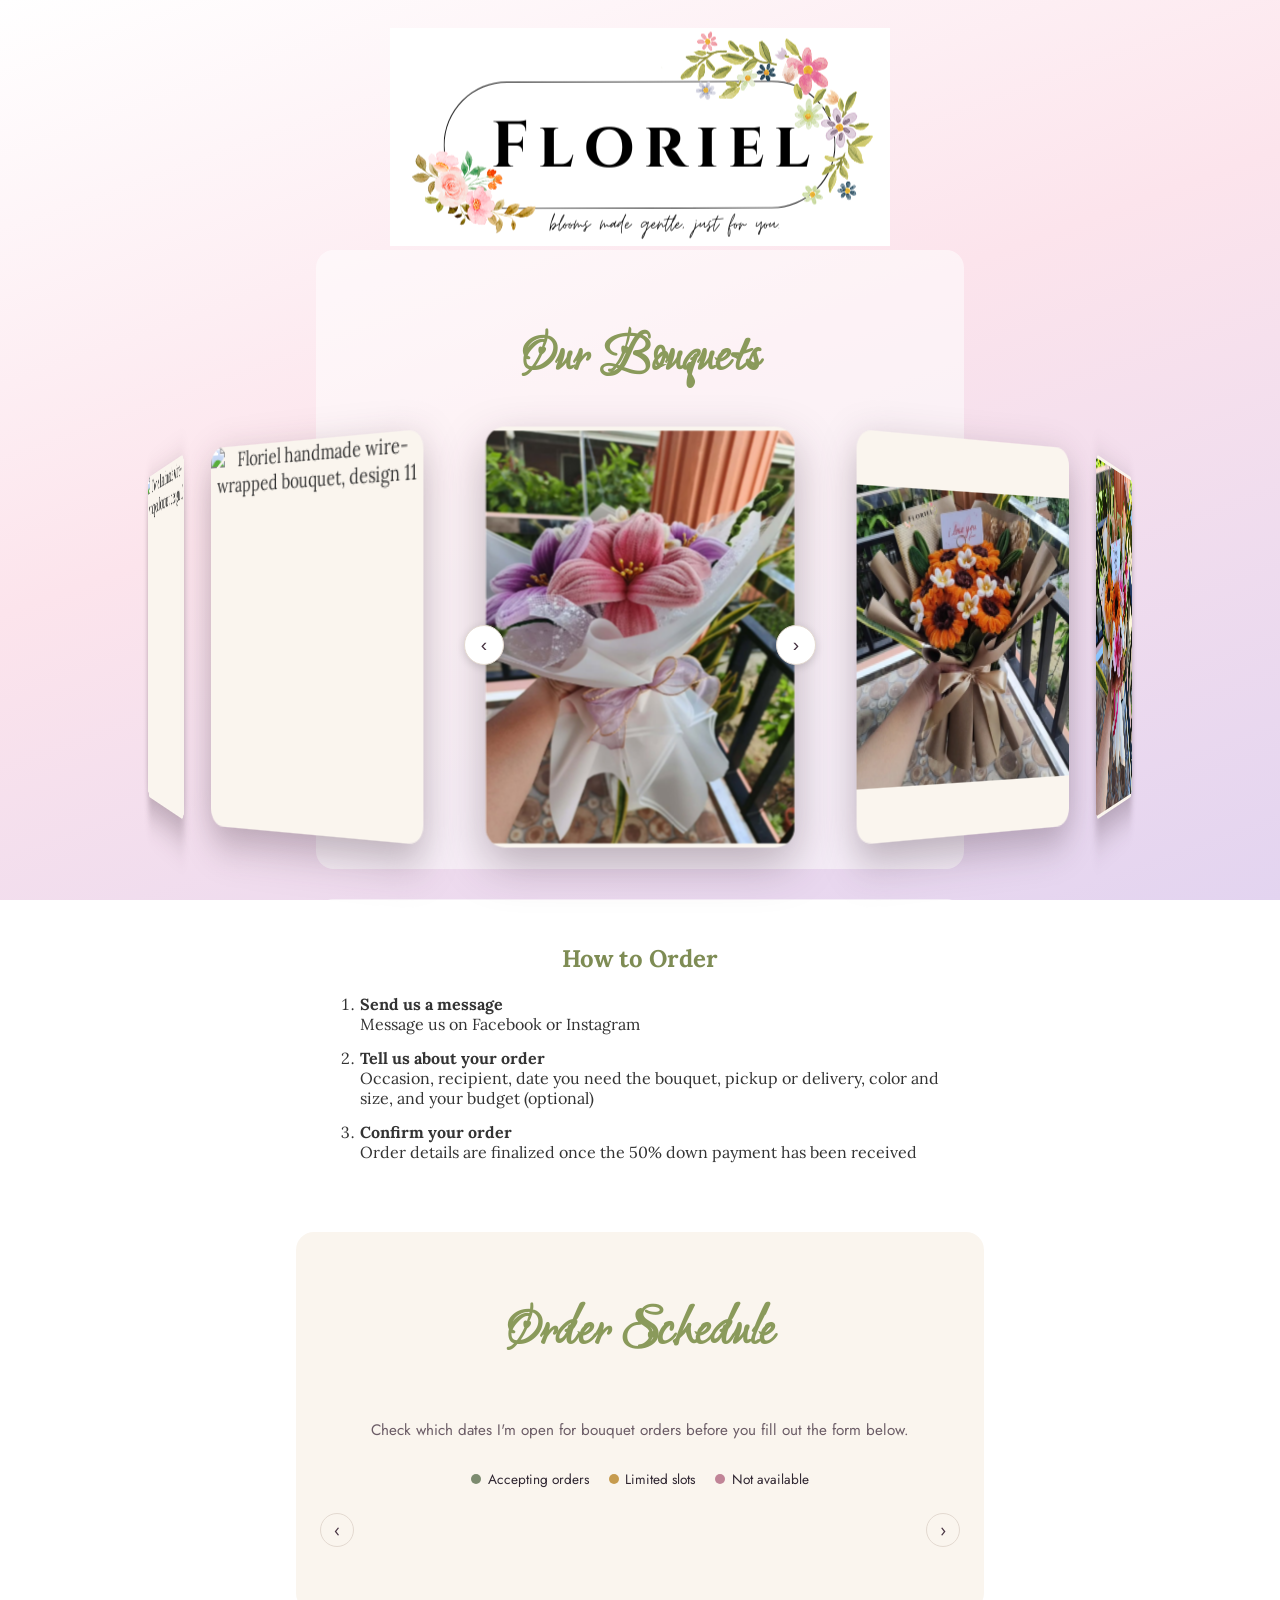
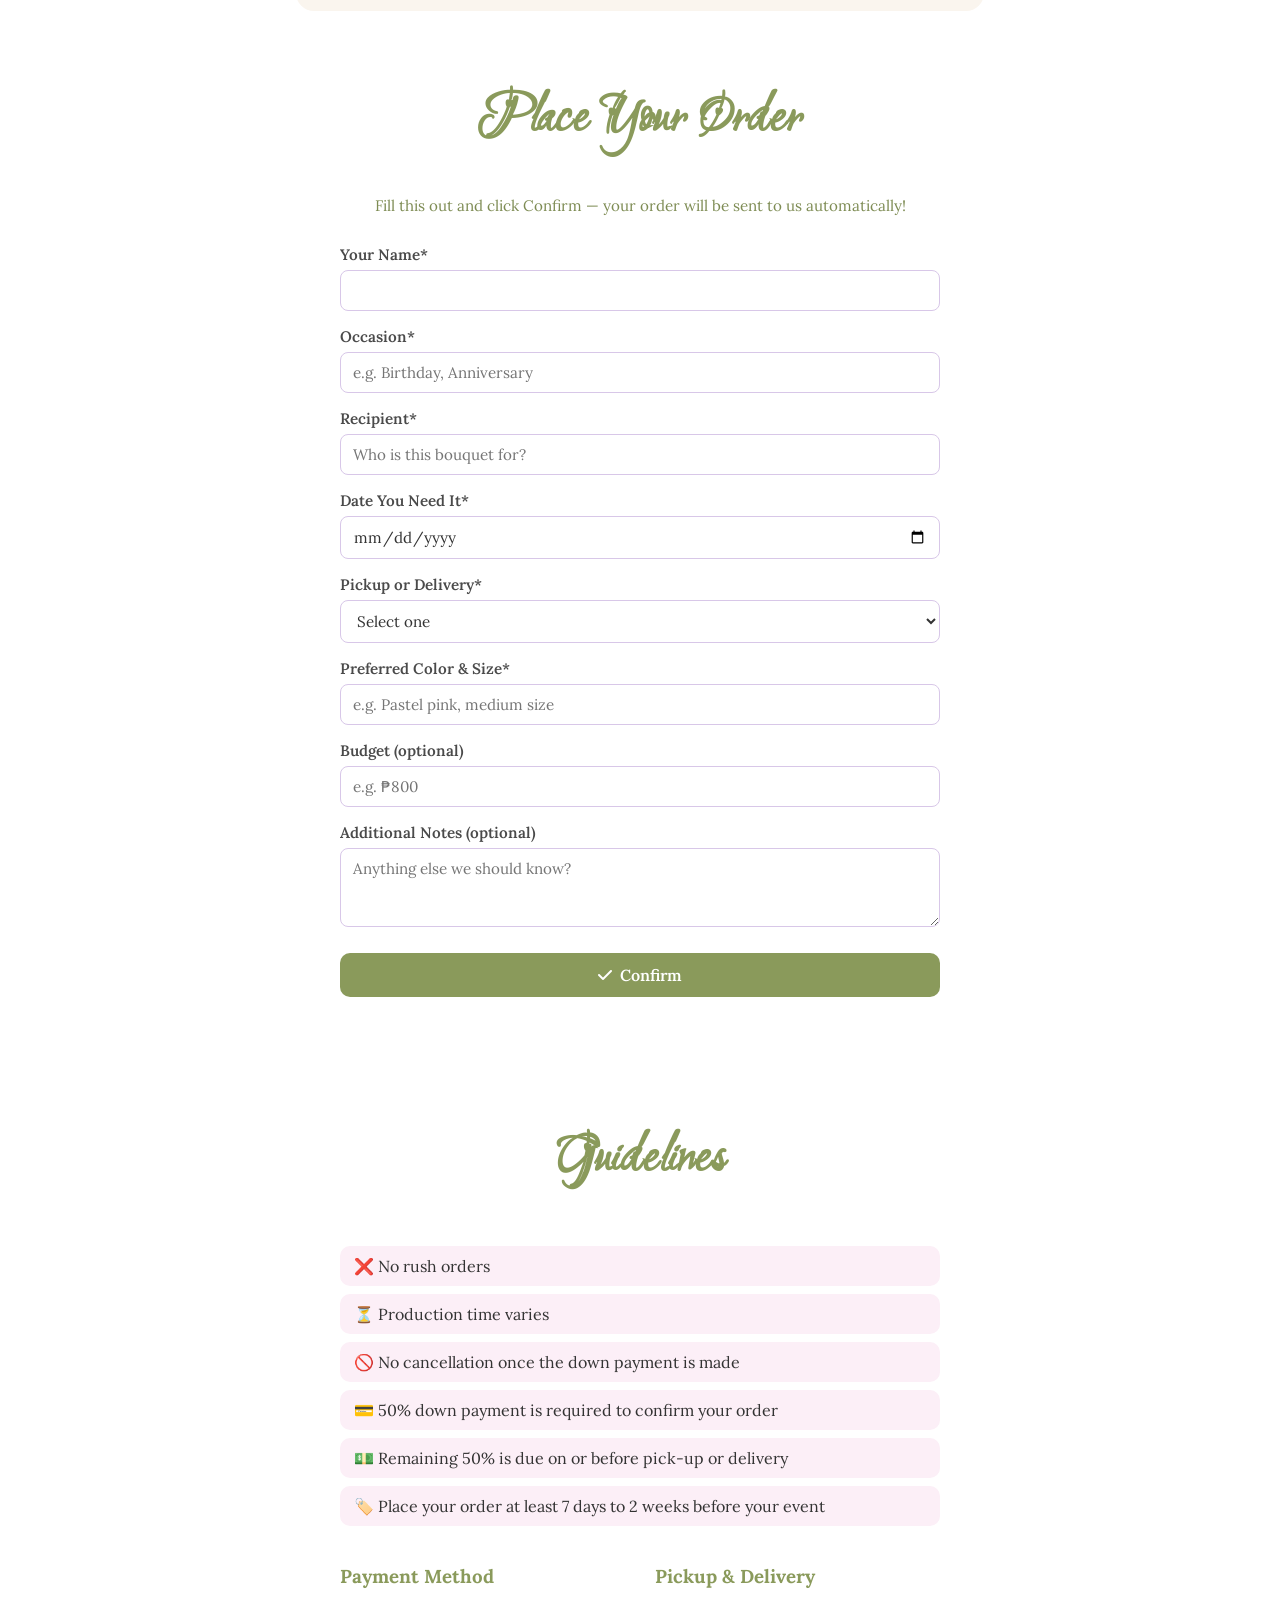
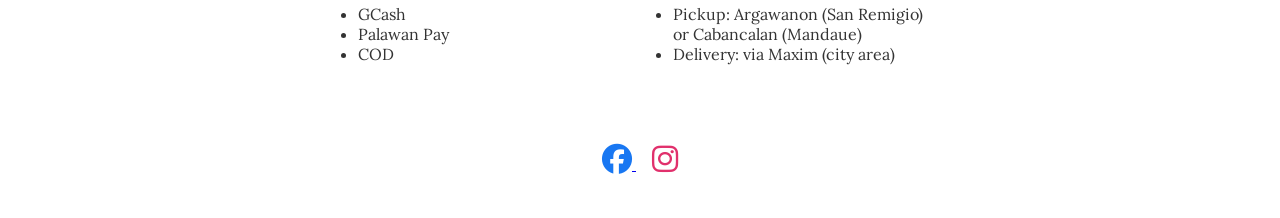
==== commit 0a0895fa: "Update index.html" ====
--- a/index.html
+++ b/index.html
@@ -3,7 +3,7 @@
 <head>
   <meta charset="UTF-8">
   <meta name="viewport" content="width=device-width, initial-scale=1.0">
-  <title>Floriel | Handmade Wire-Wrapped Bouquets</title>
+  <title>Floriel | Blooms made gentile Just for you</title>
   <link rel="icon" type="image/png" href="Logo2.png">
   <link rel="stylesheet" href="style.css">
   <link rel="preconnect" href="https://fonts.googleapis.com">
@@ -18,9 +18,17 @@
       padding: 2rem 3.5rem 3rem;
     }
     .roll-stage {
+      position: relative;
       perspective: 1600px;
       width: 240px;
       height: 320px;
+    }
+    .roll-click-catcher {
+      position: absolute;
+      inset: 0;
+      z-index: 10;
+      cursor: pointer;
+      background: transparent;
     }
     .roll-ring {
       width: 100%;
@@ -84,7 +92,7 @@
 
   <header>
     <img src="Logo2.png" alt="Floriel logo">
-    <h1 class="visually-hidden">Floriel | Handmade Wire-Wrapped Bouquets</h1>
+    <h1 class="visually-hidden">Floriel | Blooms made gentle just for you.</h1>
   </header>
 
    <section class="bouquets">
@@ -100,7 +108,11 @@
           <div class="roll-face"><img src="bouquet6.jpg" alt="Floriel handmade wire-wrapped bouquet, design 6" class="gallery-img"></div>
           <div class="roll-face"><img src="bouquet7.jpg" alt="Floriel handmade wire-wrapped bouquet, design 7" class="gallery-img"></div>
           <div class="roll-face"><img src="bouquet8.jpg" alt="Floriel handmade wire-wrapped bouquet, design 8" class="gallery-img"></div>
+          <div class="roll-face"><img src="bouquet9.jpg" alt="Floriel handmade wire-wrapped bouquet, design 9" class="gallery-img"></div>
+          <div class="roll-face"><img src="bouquet10.jpg" alt="Floriel handmade wire-wrapped bouquet, design 10" class="gallery-img"></div>
+          <div class="roll-face"><img src="bouquet11.jpg" alt="Floriel handmade wire-wrapped bouquet, design 11" class="gallery-img"></div>
         </div>
+        <div class="roll-click-catcher" id="rollClickCatcher"></div>
       </div>
       <button class="roll-btn roll-prev" id="rollPrev" aria-label="Previous bouquet">&#8249;</button>
       <button class="roll-btn roll-next" id="rollNext" aria-label="Next bouquet">&#8250;</button>
@@ -316,7 +328,7 @@
     const rollFaces = rollRing.querySelectorAll('.roll-face');
     const faceCount = rollFaces.length;
     const angleStep = 360 / faceCount;
-    const radius = 380;
+    const radius = 460;
 
     rollFaces.forEach((face, i) => {
       face.style.transform = `rotateY(${i * angleStep}deg) translateZ(${radius}px)`;
@@ -335,15 +347,18 @@
     const rollGallery = document.getElementById('rollGallery');
     let dragStartX = null;
     let dragStartAngle = 0;
+    let dragMoved = false;
 
     function dragStart(x) {
       dragStartX = x;
       dragStartAngle = rollAngle;
+      dragMoved = false;
       rollRing.style.transition = 'none';
     }
     function dragMove(x) {
       if (dragStartX === null) return;
       const delta = x - dragStartX;
+      if (Math.abs(delta) > 5) dragMoved = true;
       rollRing.style.transform = `rotateY(${dragStartAngle + delta * 0.4}deg)`;
     }
     function dragEnd(x) {
@@ -364,6 +379,17 @@
     rollGallery.addEventListener('touchstart', e => dragStart(e.touches[0].clientX));
     rollGallery.addEventListener('touchmove', e => dragMove(e.touches[0].clientX));
     rollGallery.addEventListener('touchend', e => dragEnd(e.changedTouches[0].clientX));
+
+    // Flat click-catcher on top of the 3D stage: always opens whichever
+    // photo is currently facing forward, sidestepping any 3D hit-testing quirks.
+    const rollClickCatcher = document.getElementById('rollClickCatcher');
+    rollClickCatcher.addEventListener('click', () => {
+      if (dragMoved) { dragMoved = false; return; }
+      const normalized = ((-rollAngle % 360) + 360) % 360;
+      const frontIndex = Math.round(normalized / angleStep) % faceCount;
+      const frontImg = rollFaces[frontIndex].querySelector('img');
+      if (frontImg) openLightbox(frontImg.src, frontImg.alt);
+    });
 
     // gentle auto-roll, pauses on interaction
     let autoRollTimer = setInterval(() => rollTo(1), 4000);
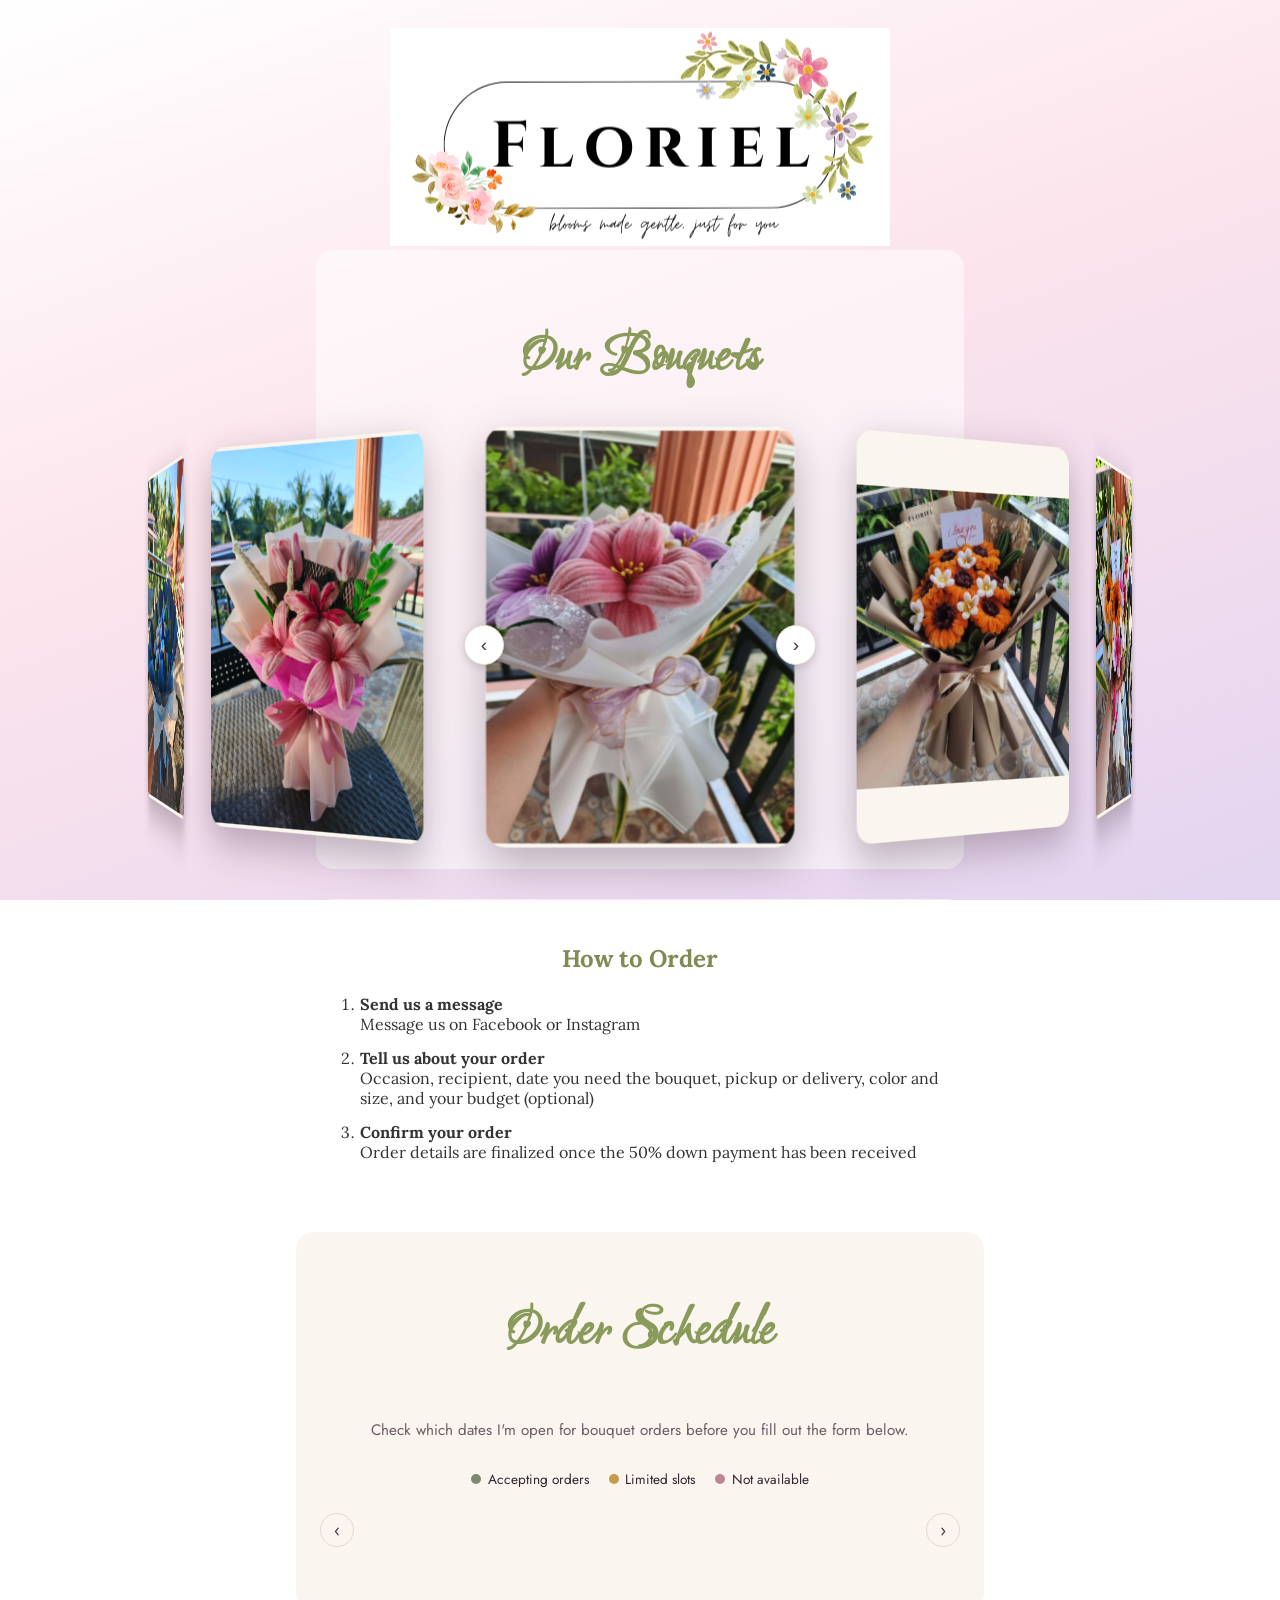
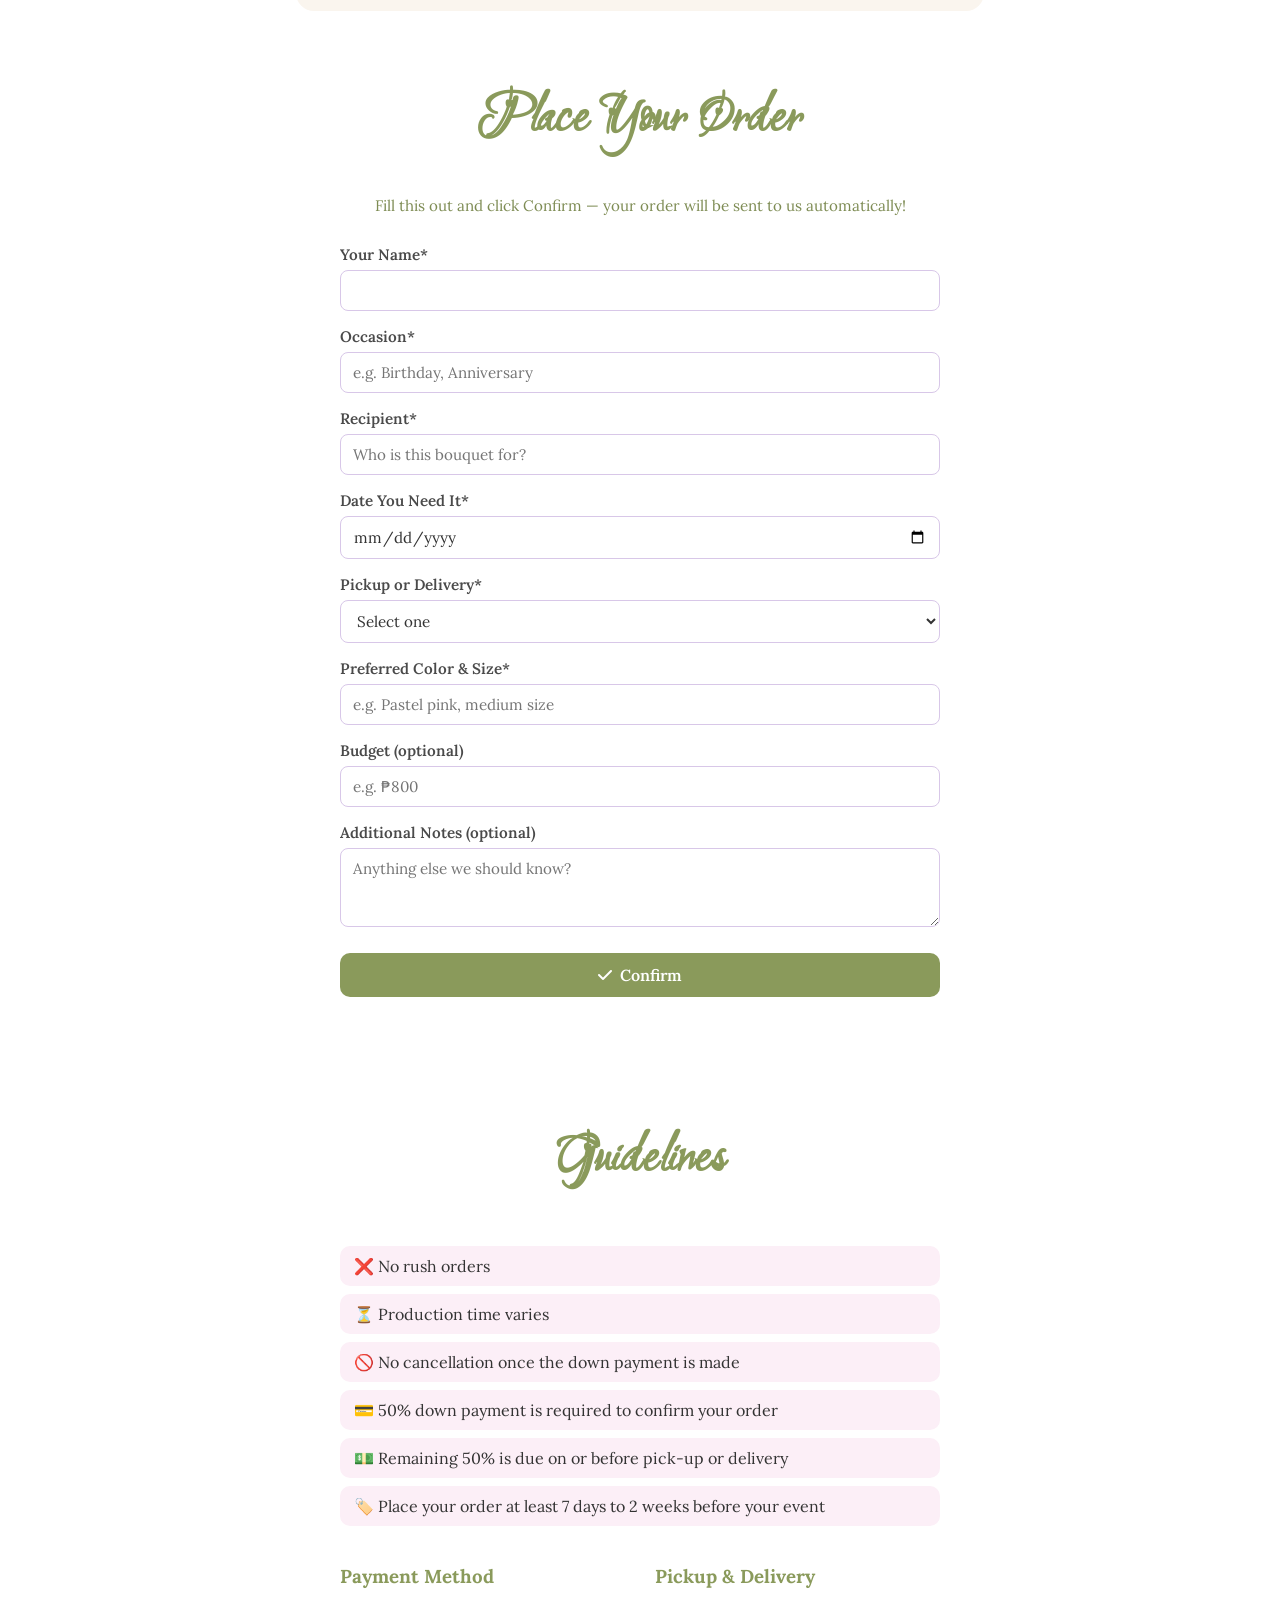
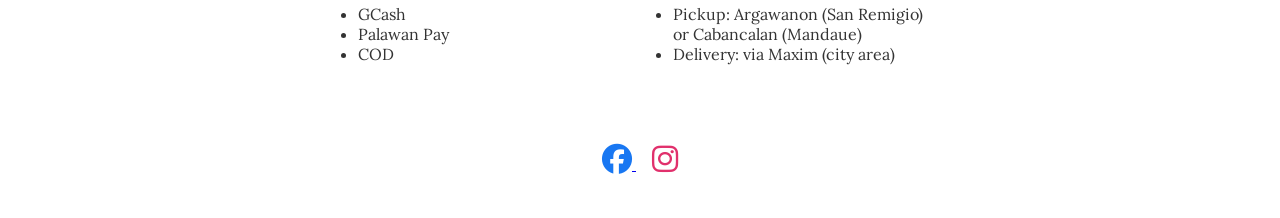
==== commit 6c9271d0: "Update index.html" ====
--- a/index.html
+++ b/index.html
@@ -201,6 +201,25 @@
         <i class="fa-solid fa-check"></i> Confirm
       </button>
     </form>
+
+    <div id="orderSummaryCard" class="order-summary-card" hidden>
+      <h3 class="script-heading" style="font-size:2em;">Your Order Summary</h3>
+      <p><strong>Name:</strong> <span id="sum-name"></span></p>
+      <p><strong>Occasion:</strong> <span id="sum-occasion"></span></p>
+      <p><strong>Recipient:</strong> <span id="sum-recipient"></span></p>
+      <p><strong>Date Needed:</strong> <span id="sum-date"></span></p>
+      <p><strong>Pickup/Delivery:</strong> <span id="sum-fulfillment"></span></p>
+      <p><strong>Color & Size:</strong> <span id="sum-colorsize"></span></p>
+      <p><strong>Budget:</strong> <span id="sum-budget"></span></p>
+      <p><strong>Notes:</strong> <span id="sum-notes"></span></p>
+      <hr>
+      <p class="order-summary-note">
+        📸 Screenshot this and send it to our Facebook page to confirm your order!
+      </p>
+      <a href="https://www.facebook.com/profile.php?id=61588681775659" target="_blank" rel="noopener" class="order-summary-fb-btn">
+        <i class="fa-brands fa-facebook-messenger"></i> Message us on Facebook
+      </a>
+    </div>
   </section>
 
   <section>
@@ -473,6 +492,22 @@
           orderSubmitBtn.classList.add('order-submit-btn-sent');
           orderForm.querySelectorAll('input, select, textarea').forEach(el => el.disabled = true);
           orderSuccess.hidden = false;
+
+          // Fill in and reveal the screenshot-friendly summary
+          const fdEntries = Object.fromEntries(formData.entries());
+          document.getElementById('sum-name').textContent = fdEntries.customerName;
+          document.getElementById('sum-occasion').textContent = fdEntries.occasion;
+          document.getElementById('sum-recipient').textContent = fdEntries.recipient;
+          document.getElementById('sum-date').textContent = new Date(fdEntries.dateNeeded + 'T00:00:00')
+            .toLocaleDateString('en-US', { year: 'numeric', month: 'long', day: 'numeric' });
+          document.getElementById('sum-fulfillment').textContent = fdEntries.fulfillment;
+          document.getElementById('sum-colorsize').textContent = fdEntries.colorSize;
+          document.getElementById('sum-budget').textContent = fdEntries.budget || 'Not specified';
+          document.getElementById('sum-notes').textContent = fdEntries.notes || 'None';
+
+          const summaryCard = document.getElementById('orderSummaryCard');
+          summaryCard.hidden = false;
+          summaryCard.scrollIntoView({ behavior: 'smooth', block: 'center' });
         } else {
           throw new Error('Submission failed');
         }
